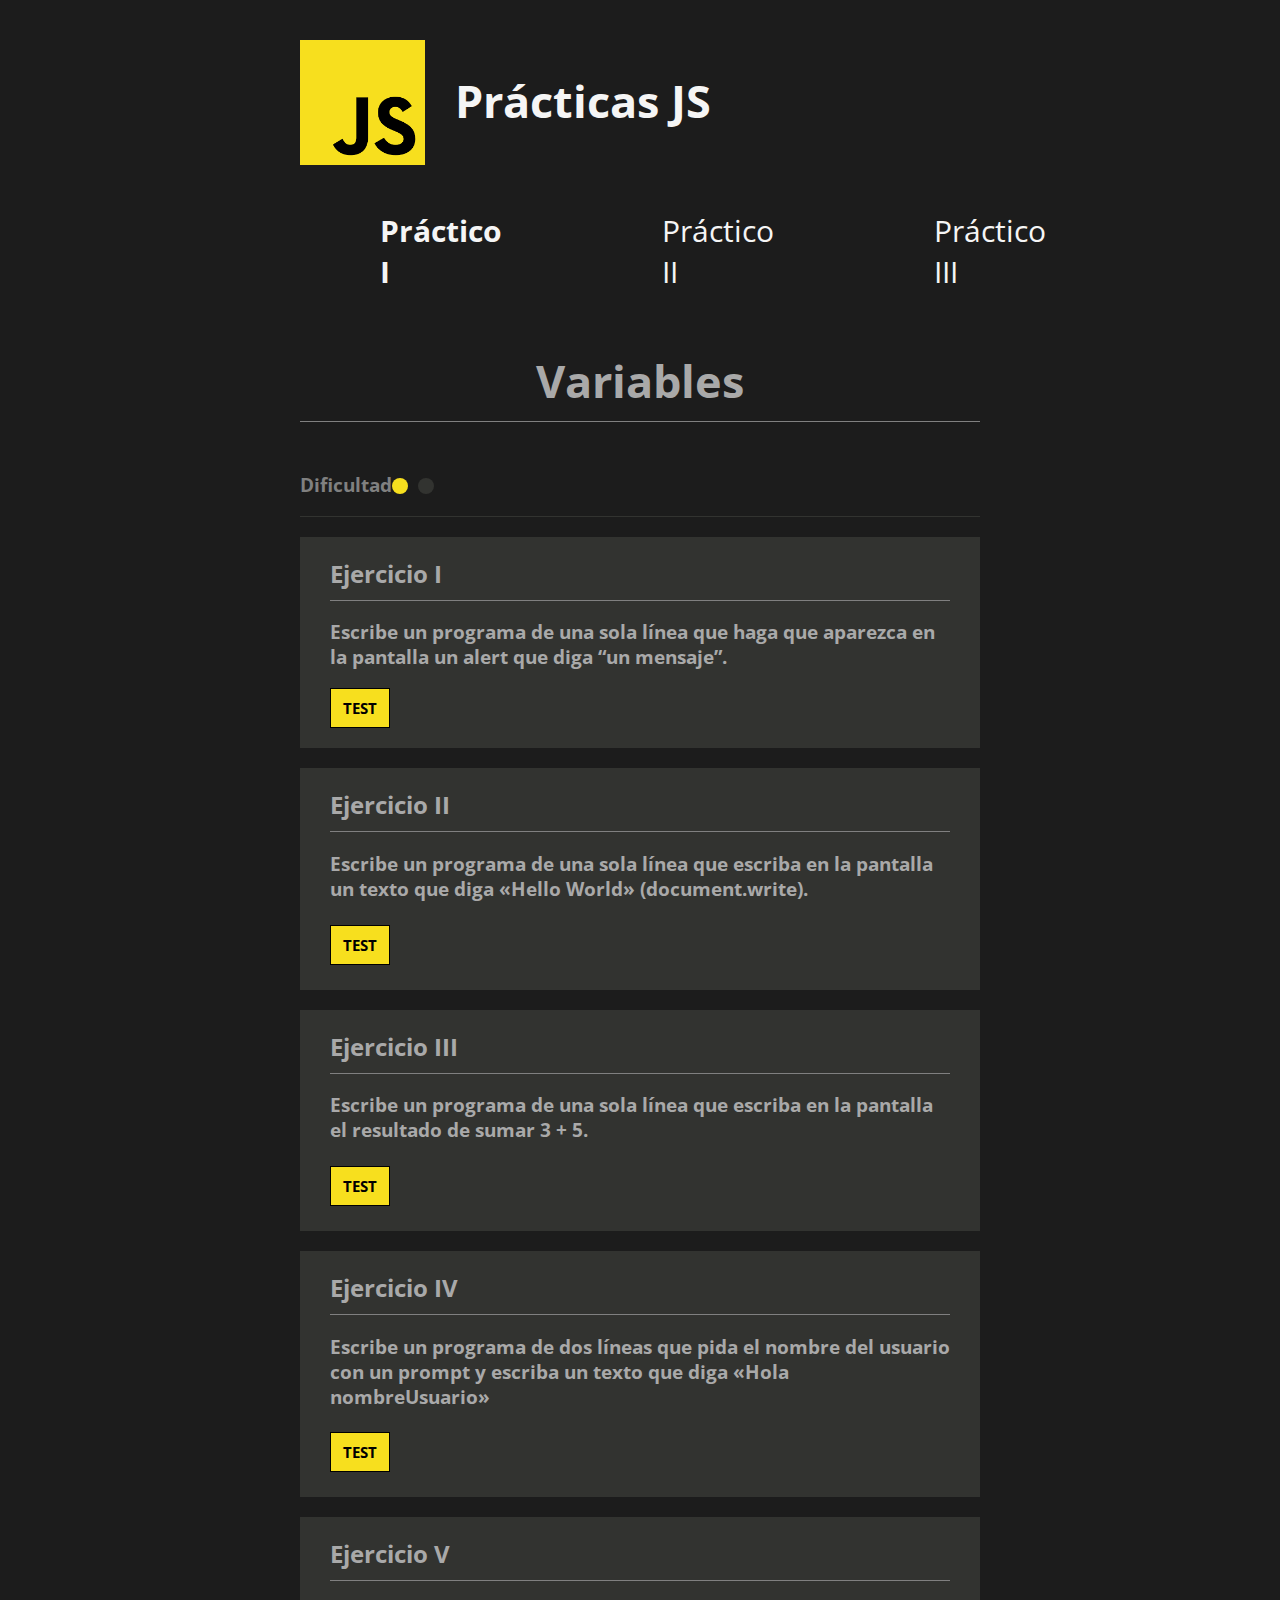
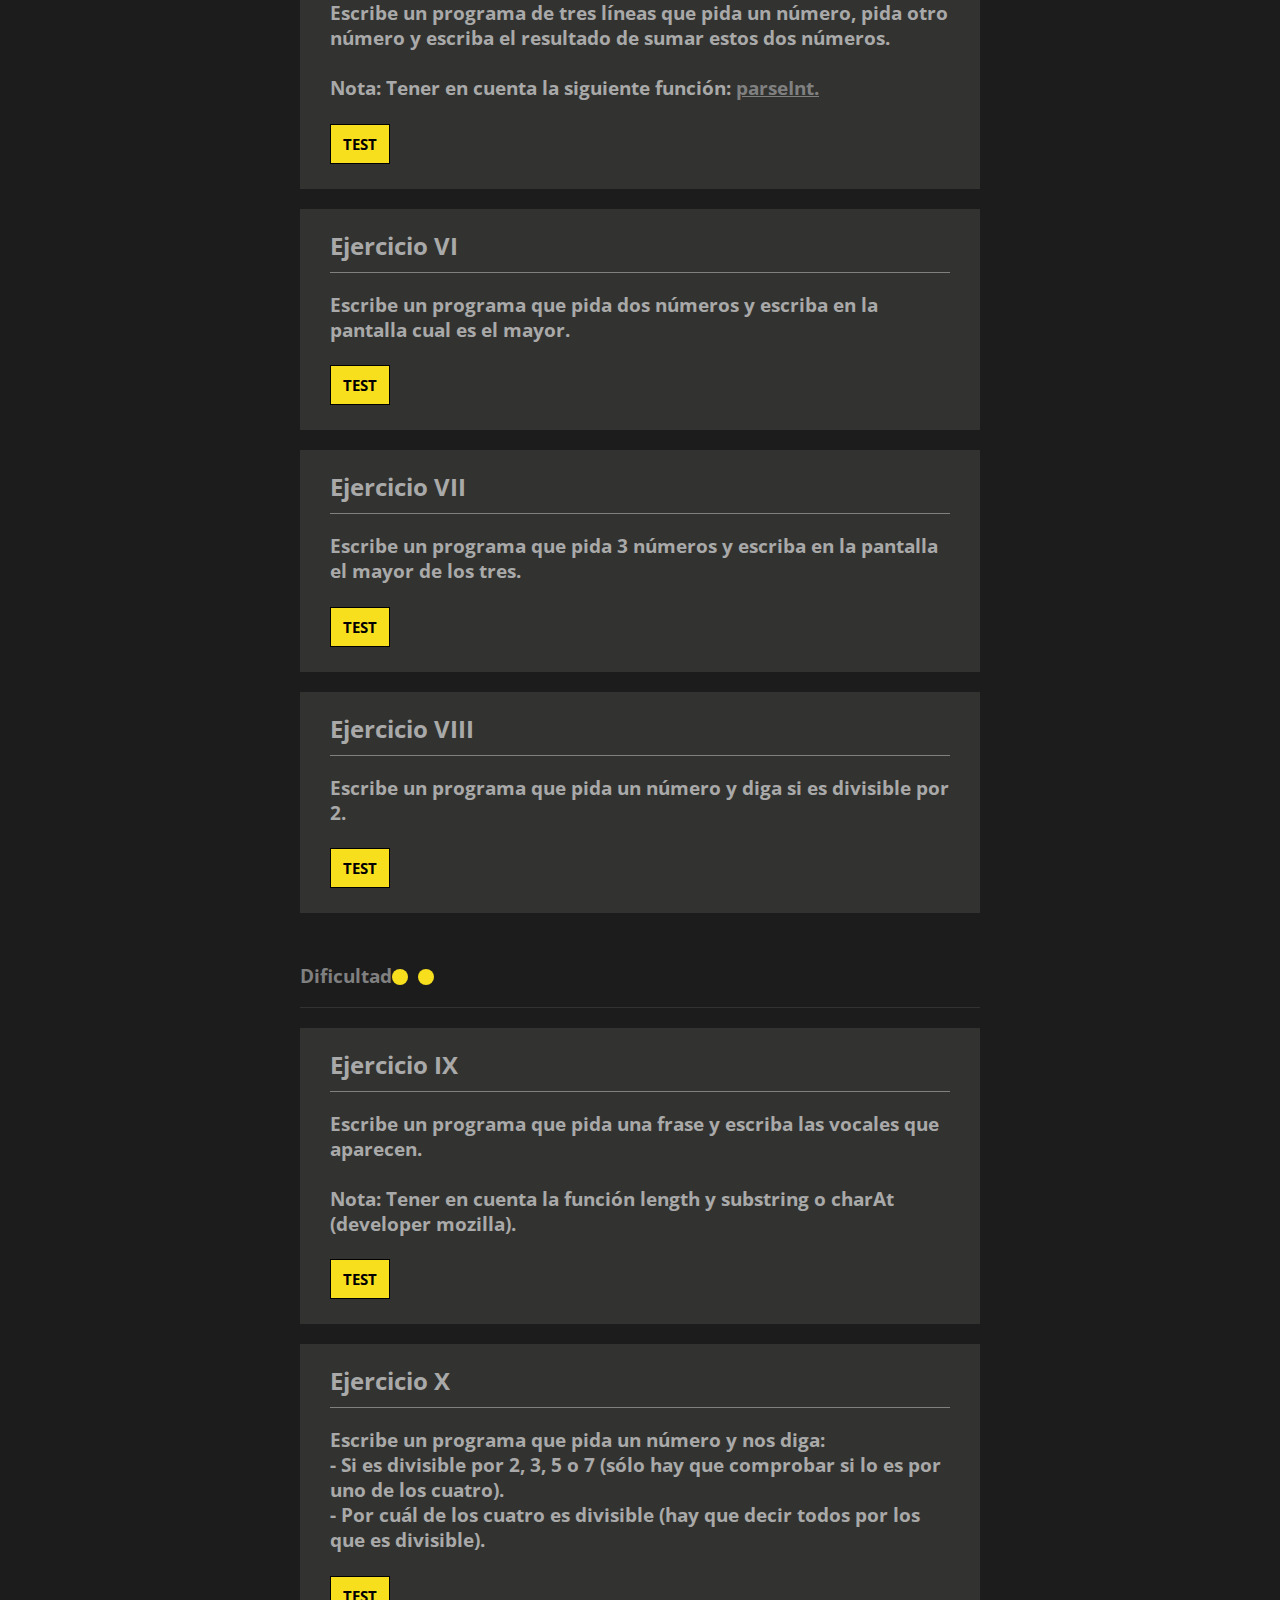
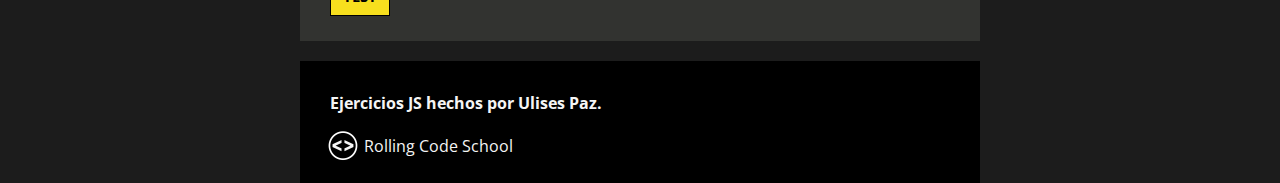
==== pages/tp1.html @ 5b03461d "Nuevas carpetas y archivos." ====
<!DOCTYPE html>
<html lang="en">
  <head>
    <meta charset="UTF-8" />
    <meta http-equiv="X-UA-Compatible" content="IE=edge" />
    <meta name="viewport" content="width=device-width, initial-scale=1.0" />
    <link rel="preconnect" href="https://fonts.googleapis.com" />
    <link rel="preconnect" href="https://fonts.gstatic.com" crossorigin />
    <link href="https://fonts.googleapis.com/css2?family=Open+Sans:wght@300&display=swap" rel="stylesheet"/>
    <link rel="stylesheet" href="../styles/style.css" />
    <title>Trabajo Práctico I</title>
  </head>
  <body>
    <header>
      <div class="container">
        <a href="/index.html"><img class="logo" src="../img/LOGO.png" alt="Logo"/></a>
        <h1>Prácticas JS</h1>
      </div>
      <nav>
        <ul>
          <li>
            <a class="tp" href="../pages/tp1.html">Práctico I</a>
          </li>
          <li>
            <a href="../pages/tp2.html">Práctico II</a>
          </li>
          <li>
            <a href="#">Práctico III</a>
          </li>
        </ul>
      </nav>
    </header>
    <main>
      <div class="title">
        <h2>Variables</h2>
      </div>
      <div class="difficulty">
        <h3>Dificultad</h3>
        <div class="circles">
          <div class="circle"></div>
          <div class="dCircle"></div>
        </div>
      </div>
      <section class="exercise">
        <h2>Ejercicio I</h2>
        <h3>
          Escribe un programa de una sola línea que haga que aparezca en la
          pantalla un alert que diga “un mensaje”.
        </h3>
        <form action="">
          <!-- <input class="item" type="text" placeholder="Presiona el botón TEST para ejecutar." disabled> -->
          <button onclick="ejercicio1()">Test</button>
        </form>
      </section>
      <section class="exercise">
        <div>
          <h2>Ejercicio II</h2>
        </div>
        <h3>
          Escribe un programa de una sola línea que escriba en la pantalla un
          texto que diga «Hello World» (document.write).
        </h3>
        <form action="">
          <button class="item" onclick="ejercicio2()">Test</button>
        </form>
      </section>
      <section class="exercise">
        <h2>Ejercicio III</h2>
        <h3>
          Escribe un programa de una sola línea que escriba en la pantalla el resultado de sumar 3 + 5.
        </h3>
        <form action="">
          <button class="item" onclick="ejercicio3()">Test</button>
        </form>
      </section>
      <section class="exercise">
        <h2>Ejercicio IV</h2>
        <h3>
          Escribe un programa de dos líneas que pida el nombre del usuario con un prompt y escriba un texto que diga «Hola nombreUsuario»
        </h3>
        <form action="">
          <button class="item" onclick="ejercicio4()">Test</button>
        </form>
      </section>
      <section class="exercise">
        <h2>Ejercicio V</h2>
        <h3>
          Escribe un programa de tres líneas que pida un número, pida otro número y escriba el resultado de sumar estos dos números. <br/> <br/>
          Nota: Tener en cuenta la siguiente función:
          <a href="https://developer.mozilla.org/es/docs/Web/JavaScript/Referencia/Objetos_globales/parseInt">parseInt.</a>
        </h3>
        <form action="">
          <button class="item" onclick="ejercicio5()">Test</button>
        </form>
      </section>
      <section class="exercise">
        <h2>Ejercicio VI</h2>
        <h3>
          Escribe un programa que pida dos números y escriba en la pantalla cual es el mayor.
        </h3>
        <form action="">
          <button class="item" onclick="ejercicio6()">Test</button>
        </form>
      </section>
      <section class="exercise">
        <h2>Ejercicio VII</h2>
        <h3>
          Escribe un programa que pida 3 números y escriba en la pantalla el mayor de los tres.
        </h3>
        <form action="">
          <button class="item" onclick="ejercicio7()">Test</button>
        </form>
      </section>
      <section class="exercise">
        <h2>Ejercicio VIII</h2>
        <h3>
          Escribe un programa que pida un número y diga si es divisible por 2.
        </h3>
        <form action="">
          <button class="item" onclick="ejercicio8()">Test</button>
        </form>
      </section>
      <div class="difficulty">
        <h3>Dificultad</h3>
        <div class="circles">
          <div class="circle"></div>
          <div class="circle"></div>
        </div>
      </div>
      <section class="exercise">
        <h2>Ejercicio IX</h2>
        <h3>
          Escribe un programa que pida una frase y escriba las vocales que aparecen.<br/>
          <br />
          Nota: Tener en cuenta la función length y substring o charAt (developer mozilla).
        </h3>
        <form action="">
          <button class="item" onclick="ejercicio9()">Test</button>
        </form>
      </section>
      <section class="exercise">
        <h2>Ejercicio X</h2>
        <h3>
          Escribe un programa que pida un número y nos diga: <br/>
          - Si es divisible por 2, 3, 5 o 7 (sólo hay que comprobar si lo es por uno de los cuatro). <br/>
          - Por cuál de los cuatro es divisible (hay que decir todos por los que es divisible).
        </h3>
        <form action="">
          <button class="item" onclick="ejercicio10()">Test</button>
        </form>
      </section>
    </main>
    <footer>
      <h4>Ejercicios JS hechos por Ulises Paz.</h4>
      <div class="rollingCode">
        <a href="https://rollingcodeschool.com"><img src="../img/RSLogo.png" alt="Logo de RollingCode"/></a>
        <p>Rolling Code School</p>
      </div>
    </footer>
    <script src="../js/tp1.js"></script>
  </body>
</html>
---- styles/style.css ----
body{
    font-family: 'Open Sans', sans-serif;
    background-color: #1c1c1c;
    box-sizing: border-box;
    margin: 0;
    padding: 0 300px;
    width: 100%;
}

.bodyIndex{
    height: 100vh;
    display: flex;
    flex-direction: column;
}

.mainIndex{
    flex-grow: 1;
}

/* NAVIGATION BAR */

.container{
    display: flex;
    margin: 40px 0;
}

.logo{
    width: 125px;
    height: 125px;
    margin-right: 30px;
}

h1{
    color: whitesmoke;
    font-size: 45px;
}

nav ul{
    display: flex;
    justify-content: space-around;
    align-items: center;
    padding: 0;
}

nav ul li{
    display: inline-block;
}

nav ul li a{
    display: block;
    font-size: 30px;
    text-decoration: none;
    color: whitesmoke;
    padding: 0 80px 8px 80px;
    position: relative;
}

nav ul li a::before{
    content: '';
    background: gray;
    position: absolute;
    left: 0;
    bottom: 0;
    width: 100%;
    height: 2px;
    transform: scaleX(0);
    transition: 0.3s;
}

nav ul li a:hover::before{
    transform: scaleX(1);
}

nav ul li .tp{
    font-weight: bolder;
}

/* MAIN */
.title{
    margin: 50px 0px;
    font-size: 30px;
    text-align: center;
}

.difficulty{
    color: gray;
    align-items: center;
    position: relative;
    margin-top: 50px;
    border-bottom: #323330 solid 1px;
}

.circles{
    display: flex;
    position: absolute;
    top: 6px;
    left: 87px;
}

.circle{
    background-color: #f7df1e;
    border-radius: 1rem;
    width: 16px;
    height: 16px;
    margin: 0px 5px;
}

.dCircle{
    background-color: #323330;
    border-radius: 1rem;
    width: 16px;
    height: 16px;
    margin: 0px 5px;
}

.exercise{
    background: #323330;
    height:fit-content;
    padding: 20px 30px;
    margin: 20px 0;
}

.exercise a{
    color:gray;
}

form{
    display: flex;
    flex-direction: column;
}

form input{
    height: 50px;
    background: none;
    color: whitesmoke;
    border: none;
    outline: 0px;
}

.item{
    margin: 5px 0;
}

main{
    color:darkgrey;
}

h2{
    margin: 0;
    padding-bottom: 10px;
    border-bottom: 1px gray solid;
}

button{
    font-family: 'Open Sans', sans-serif;
    background-color: #f7df1e;
    width: 60px;
    height: 40px;
    font-size: 15px;
    font-weight: bold;
    cursor: pointer;
    border: solid 1px black;
    text-transform: uppercase;
    transition: .3s ease all;
}

/* FOOTER */
footer{
    color: whitesmoke;
    background-color: black;
    bottom: 0;
    padding: 10px 30px 10px 30px;
}

.rollingCode{
    position: relative;
    margin: 0;
}

.rollingCode img{
    position: absolute;
    left: -12px;
    top: -15px;
    width: 50px;
}

.rollingCode p{
    margin-left:34px;
}

/* RESPONSIVE */
@media only screen and (max-width: 767px){
    body{
        padding: 0 10px;
    }

    /* NAVIGATION BAR */
    .container{
        justify-content: center;
    }

    .logo{
        width: 100px;
        height: 100px;
        margin-right: 30px;
    }    

    h1{
        font-size: 40px;
    }

    nav ul li a{
        display: block;
        font-size: 20px;
        padding: 0 12px 8px 12px;
        position: relative;
    }

    nav ul li a:hover::before{
        display: none;
    }
}

@media only screen and (min-width: 768px) and (max-width:1023px){
    body{
        padding: 0 100px;
    }
    
    /* NAVIGATION BAR */
    .container{
        justify-content: center;
    }

    nav ul li a:hover::before{
        display: none;
    }
}
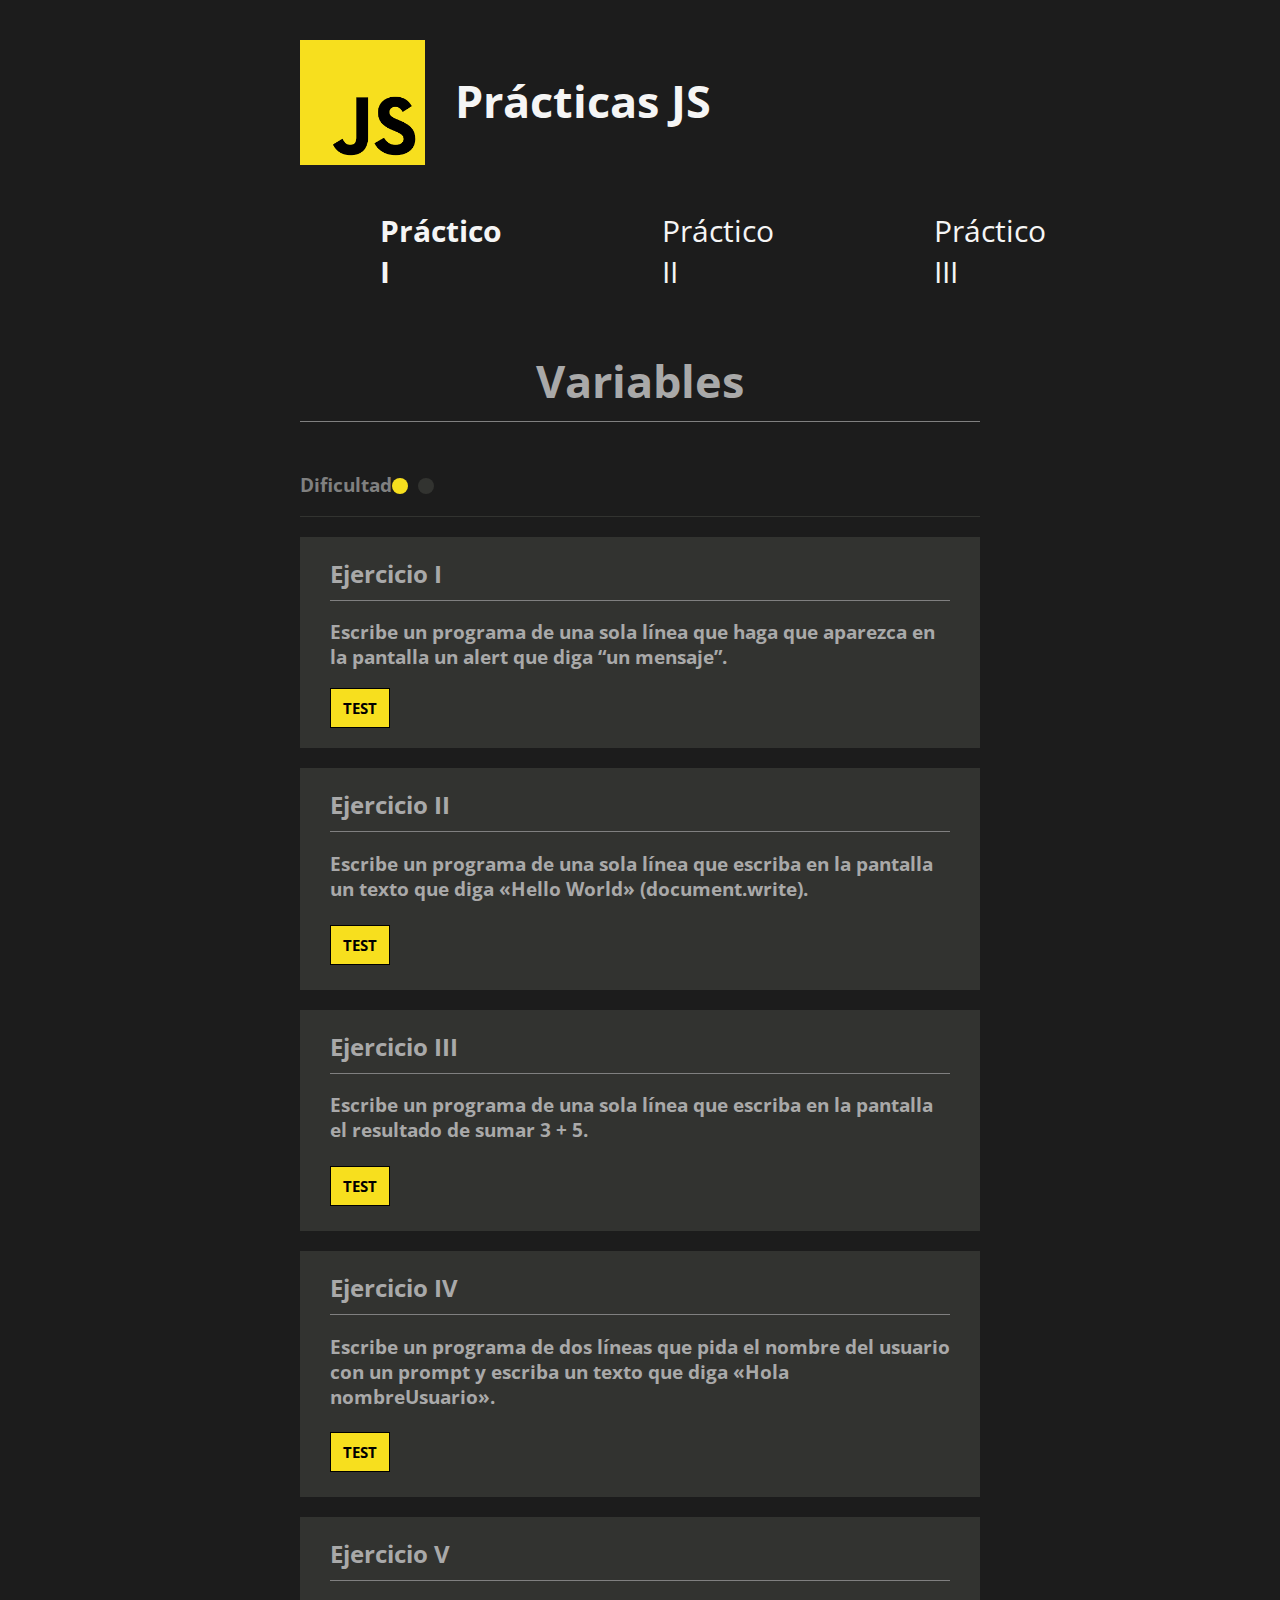
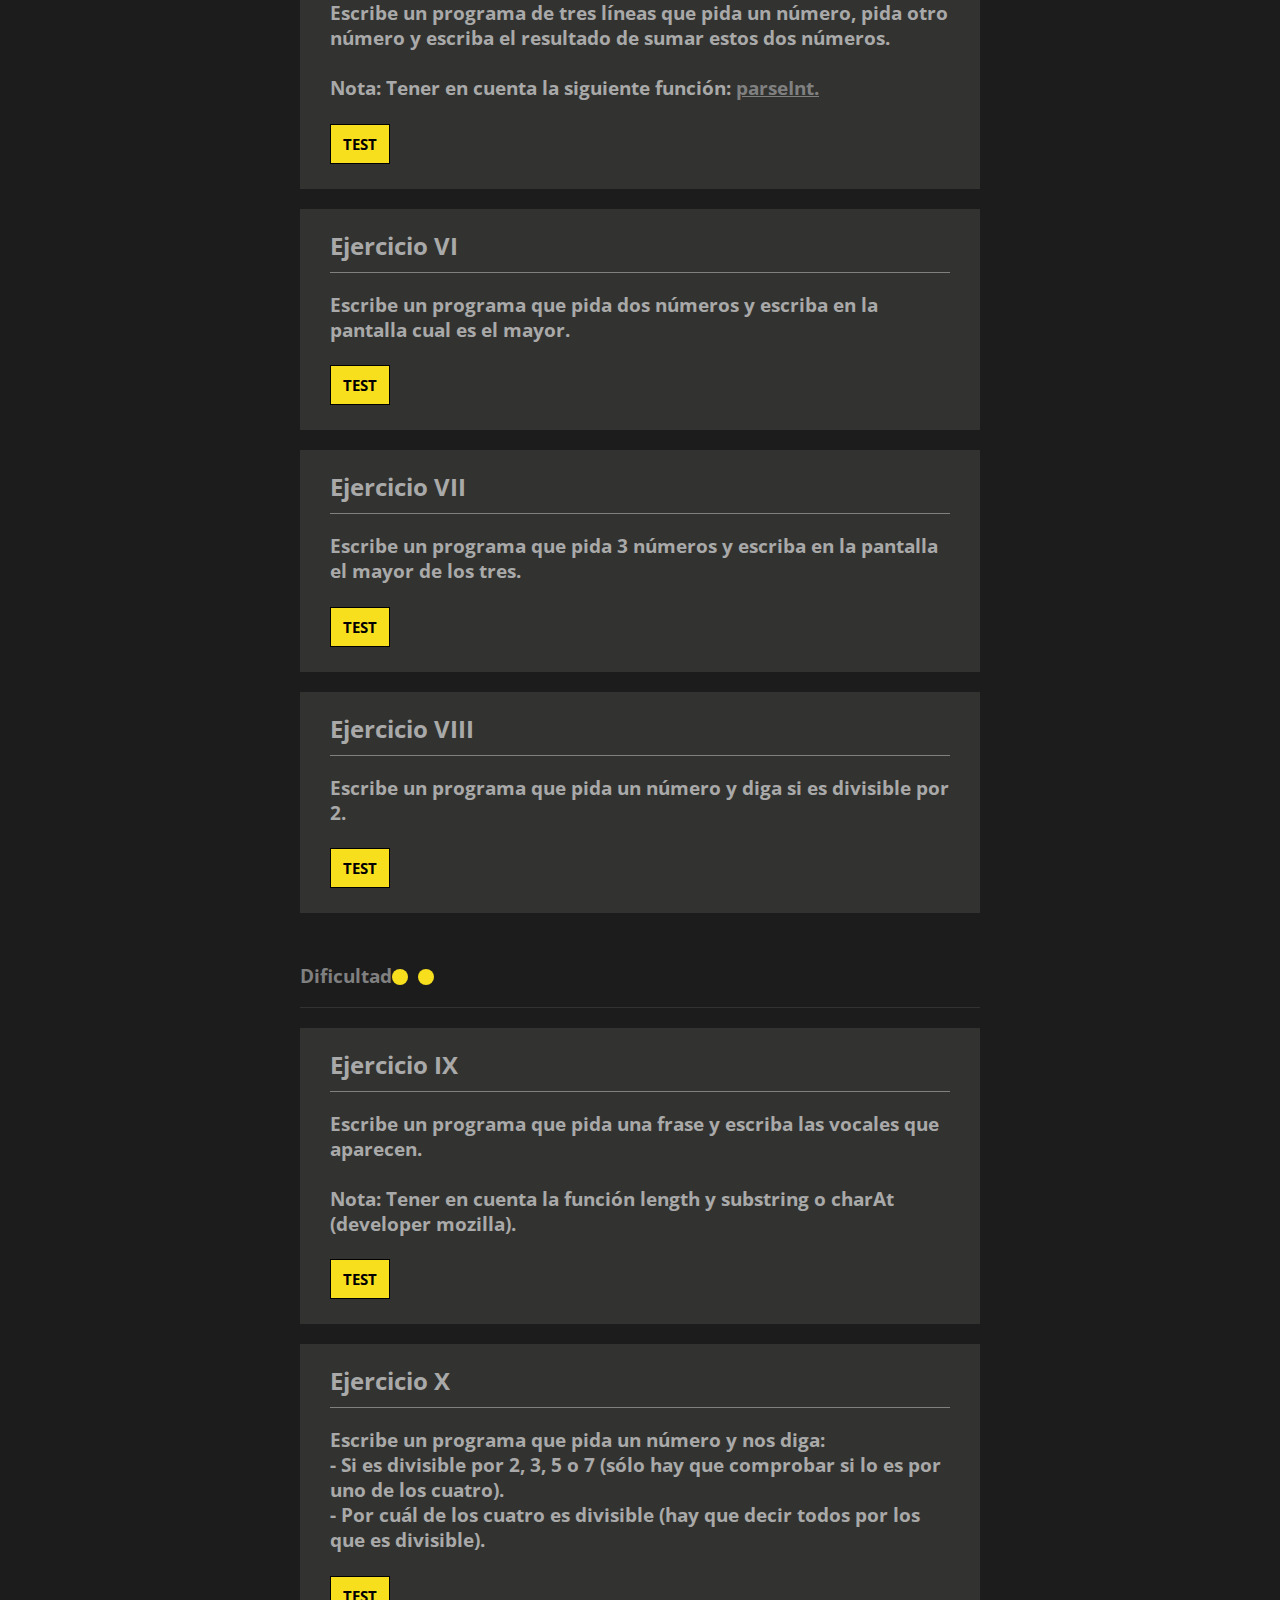
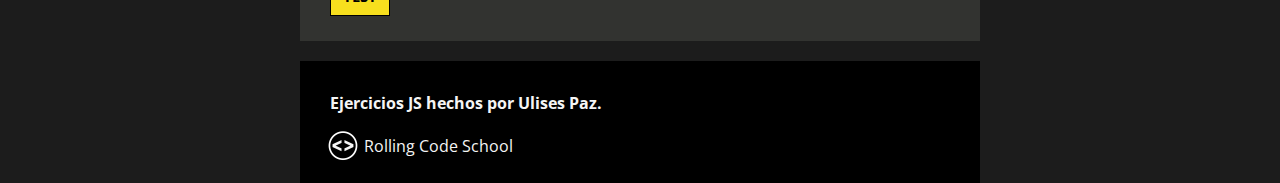
==== commit 3b846b0d: "Páginas del TP3 agregado y algunas modificaciones de los ejercicios de TP anteriores." ====
--- a/pages/tp1.html
+++ b/pages/tp1.html
@@ -25,7 +25,7 @@
             <a href="../pages/tp2.html">Práctico II</a>
           </li>
           <li>
-            <a href="#">Práctico III</a>
+            <a href="../pages/tp3.html">Práctico III</a>
           </li>
         </ul>
       </nav>
@@ -44,8 +44,7 @@
       <section class="exercise">
         <h2>Ejercicio I</h2>
         <h3>
-          Escribe un programa de una sola línea que haga que aparezca en la
-          pantalla un alert que diga “un mensaje”.
+          Escribe un programa de una sola línea que haga que aparezca en la pantalla un alert que diga “un mensaje”.
         </h3>
         <form action="">
           <!-- <input class="item" type="text" placeholder="Presiona el botón TEST para ejecutar." disabled> -->
@@ -57,8 +56,7 @@
           <h2>Ejercicio II</h2>
         </div>
         <h3>
-          Escribe un programa de una sola línea que escriba en la pantalla un
-          texto que diga «Hello World» (document.write).
+          Escribe un programa de una sola línea que escriba en la pantalla un texto que diga «Hello World» (document.write).
         </h3>
         <form action="">
           <button class="item" onclick="ejercicio2()">Test</button>
@@ -76,7 +74,7 @@
       <section class="exercise">
         <h2>Ejercicio IV</h2>
         <h3>
-          Escribe un programa de dos líneas que pida el nombre del usuario con un prompt y escriba un texto que diga «Hola nombreUsuario»
+          Escribe un programa de dos líneas que pida el nombre del usuario con un prompt y escriba un texto que diga «Hola nombreUsuario».
         </h3>
         <form action="">
           <button class="item" onclick="ejercicio4()">Test</button>
